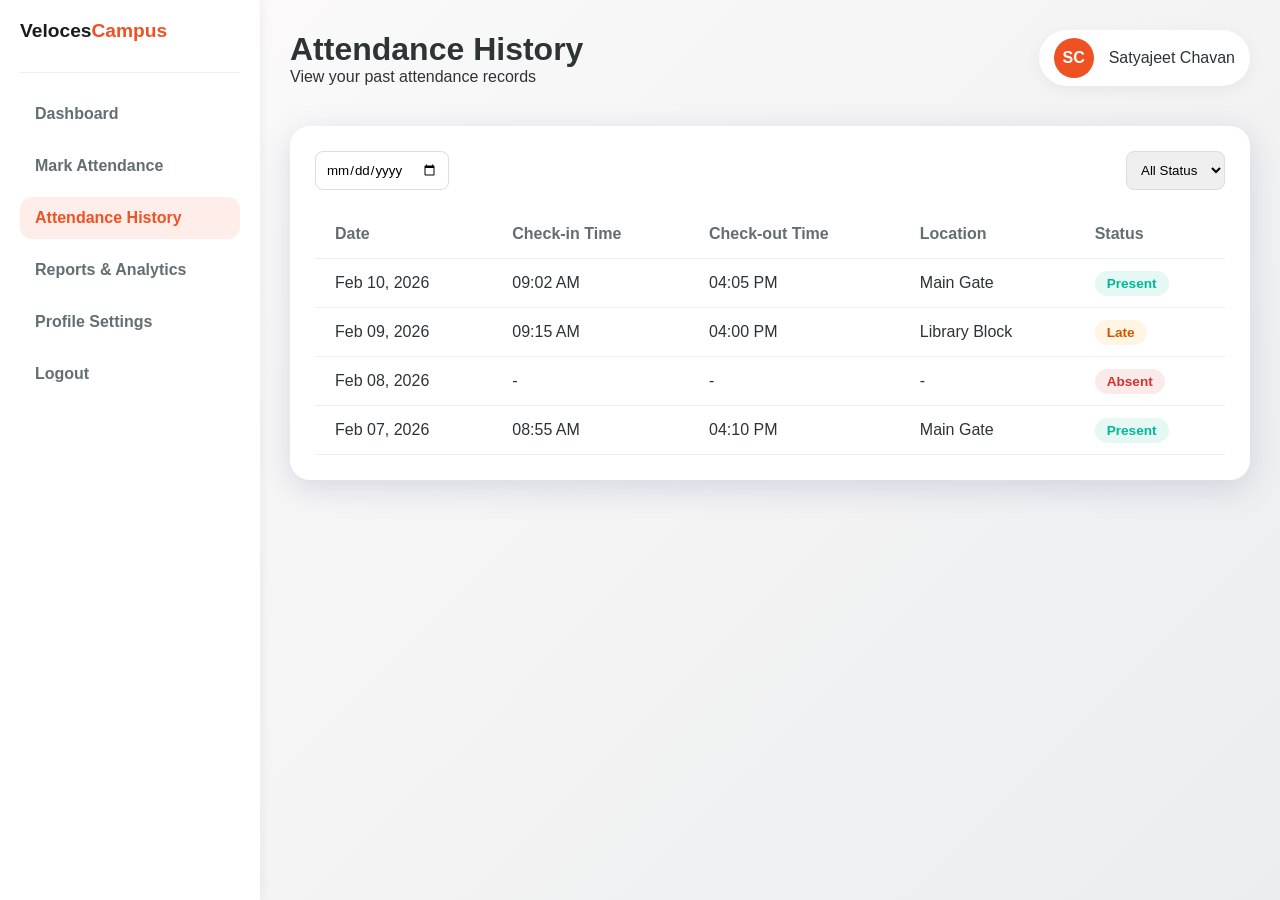
==== history.html @ 33d6042e "commit" ====
<!DOCTYPE html>
<html lang="en">

<head>
    <meta charset="UTF-8">
    <meta name="viewport" content="width=device-width, initial-scale=1.0">
    <title>Attendance History | Veloces Campus</title>
    <link rel="stylesheet" href="css/style.css">
    <link href="https://fonts.googleapis.com/css2?family=Inter:wght@400;600;700&display=swap" rel="stylesheet">
    <style>
        body {
            font-family: 'Inter', sans-serif;
        }
    </style>
</head>

<body>
    <div class="sidebar">
        <div class="logo-container">
            <div class="logo-text">Veloces<span>Campus</span></div>
        </div>
        <ul class="nav-links">
            <li><a href="index.html">Dashboard</a></li>
            <li><a href="mark-attendance.html">Mark Attendance</a></li>
            <li><a href="history.html" class="active">Attendance History</a></li>
            <li><a href="reports.html">Reports & Analytics</a></li>
            <li><a href="#">Profile Settings</a></li>
            <li><a href="#">Logout</a></li>
        </ul>
    </div>

    <div class="main-content">
        <div class="header">
            <div>
                <h1>Attendance History</h1>
                <p>View your past attendance records</p>
            </div>
            <div class="user-profile">
                <div class="avatar">SC</div>
                <span>Satyajeet Chavan</span>
            </div>
        </div>

        <div class="table-container">
            <div style="margin-bottom: 20px; display: flex; justify-content: space-between;">
                <input type="date" style="padding: 10px; border: 1px solid #ddd; border-radius: 8px;">
                <select style="padding: 10px; border: 1px solid #ddd; border-radius: 8px;">
                    <option>All Status</option>
                    <option>Present</option>
                    <option>Absent</option>
                    <option>Late</option>
                </select>
            </div>
            <table>
                <thead>
                    <tr>
                        <th>Date</th>
                        <th>Check-in Time</th>
                        <th>Check-out Time</th>
                        <th>Location</th>
                        <th>Status</th>
                    </tr>
                </thead>
                <tbody>
                    <tr>
                        <td>Feb 10, 2026</td>
                        <td>09:02 AM</td>
                        <td>04:05 PM</td>
                        <td>Main Gate</td>
                        <td><span class="status-badge bg-present">Present</span></td>
                    </tr>
                    <tr>
                        <td>Feb 09, 2026</td>
                        <td>09:15 AM</td>
                        <td>04:00 PM</td>
                        <td>Library Block</td>
                        <td><span class="status-badge bg-present"
                                style="background: rgba(253, 203, 110, 0.2); color: #d35400;">Late</span></td>
                    </tr>
                    <tr>
                        <td>Feb 08, 2026</td>
                        <td>-</td>
                        <td>-</td>
                        <td>-</td>
                        <td><span class="status-badge bg-absent">Absent</span></td>
                    </tr>
                    <tr>
                        <td>Feb 07, 2026</td>
                        <td>08:55 AM</td>
                        <td>04:10 PM</td>
                        <td>Main Gate</td>
                        <td><span class="status-badge bg-present">Present</span></td>
                    </tr>
                </tbody>
            </table>
        </div>
    </div>
    <script src="js/script.js"></script>
</body>

</html>
---- css/style.css ----
:root {
    --primary: #F05123;
    --primary-hover: #d04218;
    --dark: #1a1a1a;
    --light: #f4f7f6;
    --white: #ffffff;
    --glass: rgba(255, 255, 255, 0.8);
    --glass-border: rgba(255, 255, 255, 0.9);
    --shadow: 0 8px 32px 0 rgba(31, 38, 135, 0.15);
    --text-main: #2d3436;
    --text-muted: #636e72;
    --success: #00b894;
    --danger: #d63031;
}

* {
    margin: 0;
    padding: 0;
    box-sizing: border-box;
    font-family: 'Segoe UI', Tahoma, Geneva, Verdana, sans-serif;
}

body {
    background: linear-gradient(135deg, #fdfbfb 0%, #ebedee 100%);
    color: var(--text-main);
    min-height: 100vh;
    display: flex;
}

.sidebar {
    width: 260px;
    background: var(--white);
    height: 100vh;
    position: fixed;
    left: 0;
    top: 0;
    padding: 20px;
    display: flex;
    flex-direction: column;
    box-shadow: 2px 0 10px rgba(0, 0, 0, 0.05);
    z-index: 100;
}

.logo-container {
    display: flex;
    align-items: center;
    gap: 10px;
    padding-bottom: 30px;
    margin-bottom: 20px;
    border-bottom: 1px solid #eee;
}

.logo-container img {
    height: 40px;
}

.logo-text {
    font-size: 1.2rem;
    font-weight: 700;
    color: var(--dark);
}

.logo-text span {
    color: var(--primary);
}

.nav-links {
    list-style: none;
    flex: 1;
}

.nav-links li {
    margin-bottom: 10px;
}

.nav-links a {
    text-decoration: none;
    color: var(--text-muted);
    font-weight: 600;
    padding: 12px 15px;
    border-radius: 12px;
    display: flex;
    align-items: center;
    gap: 12px;
    transition: all 0.3s ease;
}

.nav-links a:hover,
.nav-links a.active {
    background: rgba(240, 81, 35, 0.1);
    color: var(--primary);
}

.main-content {
    margin-left: 260px;
    flex: 1;
    padding: 30px;
}

.header {
    display: flex;
    justify-content: space-between;
    align-items: center;
    margin-bottom: 40px;
}

.welcome-text h1 {
    font-size: 1.8rem;
    margin-bottom: 5px;
}

.welcome-text p {
    color: var(--text-muted);
}

.user-profile {
    display: flex;
    align-items: center;
    gap: 15px;
    background: var(--white);
    padding: 8px 15px;
    border-radius: 30px;
    box-shadow: 0 4px 15px rgba(0, 0, 0, 0.05);
}

.avatar {
    width: 40px;
    height: 40px;
    border-radius: 50%;
    background: var(--primary);
    color: var(--white);
    display: flex;
    align-items: center;
    justify-content: center;
    font-weight: bold;
}


/* Dashboard Cards */
.stats-grid {
    display: grid;
    grid-template-columns: repeat(auto-fit, minmax(240px, 1fr));
    gap: 25px;
    margin-bottom: 40px;
}

.stat-card {
    background: var(--glass);
    backdrop-filter: blur(8px);
    -webkit-backdrop-filter: blur(8px);
    border: 1px solid var(--glass-border);
    padding: 25px;
    border-radius: 20px;
    box-shadow: var(--shadow);
    transition: transform 0.3s ease;
}

.stat-card:hover {
    transform: translateY(-5px);
}

.stat-header {
    display: flex;
    justify-content: space-between;
    align-items: center;
    margin-bottom: 15px;
}

.stat-icon {
    width: 50px;
    height: 50px;
    border-radius: 12px;
    display: flex;
    align-items: center;
    justify-content: center;
    font-size: 1.5rem;
}

.icon-orange {
    background: rgba(240, 81, 35, 0.1);
    color: var(--primary);
}

.icon-green {
    background: rgba(0, 184, 148, 0.1);
    color: var(--success);
}

.icon-blue {
    background: rgba(9, 132, 227, 0.1);
    color: #0984e3;
}

.stat-value {
    font-size: 2rem;
    font-weight: 700;
    color: var(--dark);
    margin-bottom: 5px;
}

.stat-label {
    color: var(--text-muted);
    font-size: 0.9rem;
}


/* Quick Actions */
.quick-actions {
    display: grid;
    grid-template-columns: repeat(auto-fit, minmax(300px, 1fr));
    gap: 25px;
}

.action-card {
    background: var(--white);
    padding: 30px;
    border-radius: 20px;
    box-shadow: var(--shadow);
    text-align: center;
    cursor: pointer;
    transition: all 0.3s ease;
    border: 1px solid transparent;
}

.action-card:hover {
    border-color: var(--primary);
    transform: translateY(-2px);
}

.btn-primary {
    background: var(--primary);
    color: var(--white);
    border: none;
    padding: 12px 30px;
    border-radius: 10px;
    font-size: 1rem;
    font-weight: 600;
    cursor: pointer;
    transition: background 0.3s ease;
    text-decoration: none;
    display: inline-block;
    margin-top: 15px;
}

.btn-primary:hover {
    background: var(--primary-hover);
}


/* Mock Components */
.camera-box {
    width: 100%;
    height: 300px;
    background: #000;
    border-radius: 20px;
    position: relative;
    overflow: hidden;
    display: flex;
    align-items: center;
    justify-content: center;
}

.camera-overlay {
    border: 2px dashed rgba(255, 255, 255, 0.5);
    width: 200px;
    height: 250px;
    border-radius: 50% / 40%;
}

.map-box {
    width: 100%;
    height: 300px;
    background: #e0e0e0;
    border-radius: 20px;
    display: flex;
    align-items: center;
    justify-content: center;
    color: #888;
}


/* Table */
.table-container {
    background: var(--white);
    padding: 25px;
    border-radius: 20px;
    box-shadow: var(--shadow);
    overflow-x: auto;
}

table {
    width: 100%;
    border-collapse: collapse;
}

th,
td {
    padding: 15px 20px;
    text-align: left;
    border-bottom: 1px solid #eee;
}

th {
    color: var(--text-muted);
    font-weight: 600;
}

.status-badge {
    padding: 5px 12px;
    border-radius: 20px;
    font-size: 0.85rem;
    font-weight: 600;
}

.bg-present {
    background: rgba(0, 184, 148, 0.1);
    color: var(--success);
}

.bg-absent {
    background: rgba(214, 48, 49, 0.1);
    color: var(--danger);
}


/* Animation */
@keyframes fadeIn {
    from {
        opacity: 0;
        transform: translateY(20px);
    }

    to {
        opacity: 1;
        transform: translateY(0);
    }
}

.animate-fade-in {
    animation: fadeIn 0.6s ease-out forwards;
}
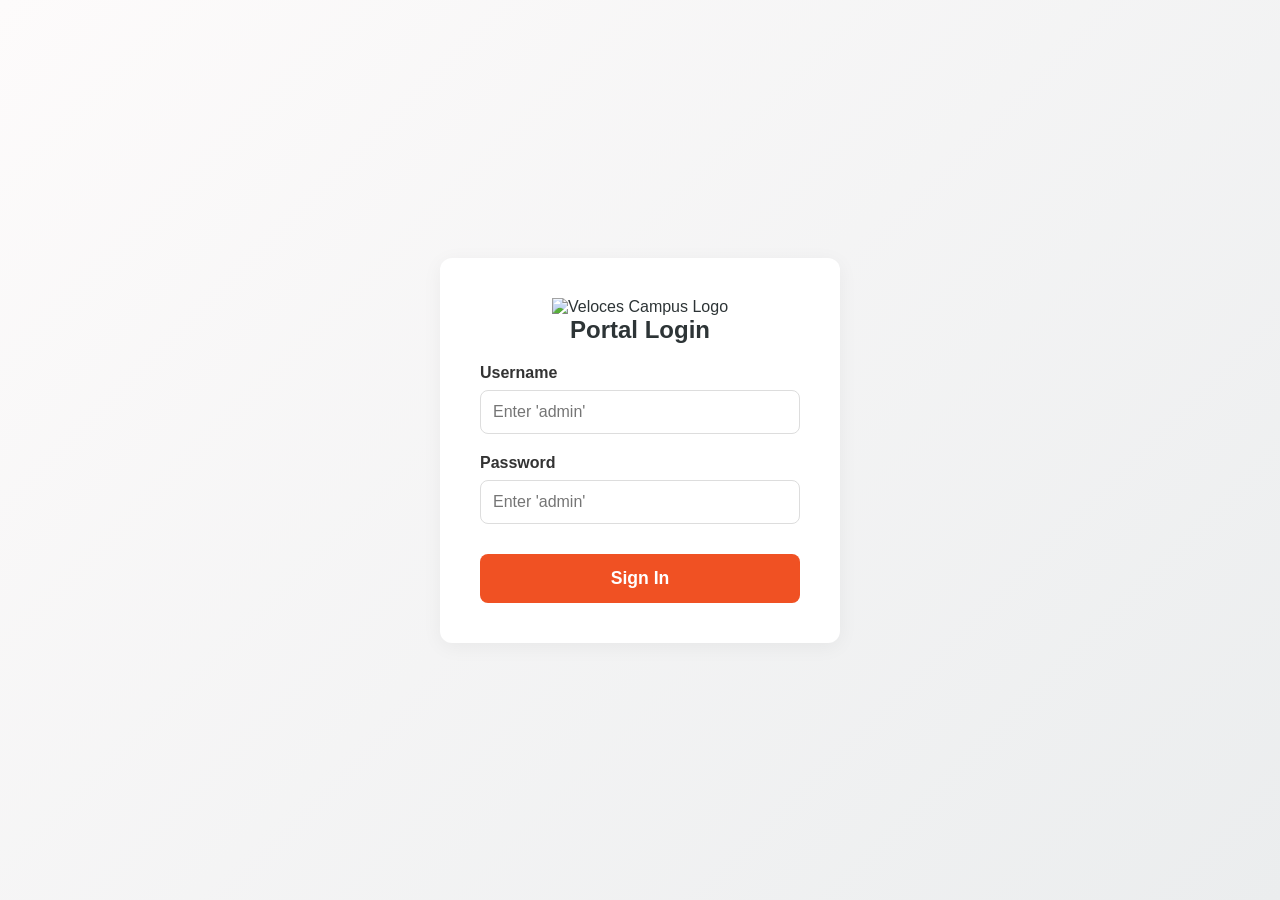
==== commit 4e49d76e: "commit" ====
--- a/history.html
+++ b/history.html
@@ -17,7 +17,7 @@
 <body>
     <div class="sidebar">
         <div class="logo-container">
-            <div class="logo-text">Veloces<span>Campus</span></div>
+            <img src="vel.jpeg" alt="Veloces Campus Logo">
         </div>
         <ul class="nav-links">
             <li><a href="index.html">Dashboard</a></li>
--- a/css/style.css
+++ b/css/style.css
@@ -44,24 +44,21 @@
 .logo-container {
     display: flex;
     align-items: center;
-    gap: 10px;
-    padding-bottom: 30px;
+    justify-content: flex-start;
+    padding: 10px 0 30px 0;
     margin-bottom: 20px;
-    border-bottom: 1px solid #eee;
 }
 
 .logo-container img {
-    height: 40px;
-}
-
-.logo-text {
-    font-size: 1.2rem;
-    font-weight: 700;
-    color: var(--dark);
-}
-
-.logo-text span {
-    color: var(--primary);
+    max-height: 80px;
+    width: auto;
+    max-width: 100%;
+    object-fit: contain;
+    transition: transform 0.3s ease;
+}
+
+.logo-container img:hover {
+    transform: scale(1.02);
 }
 
 .nav-links {
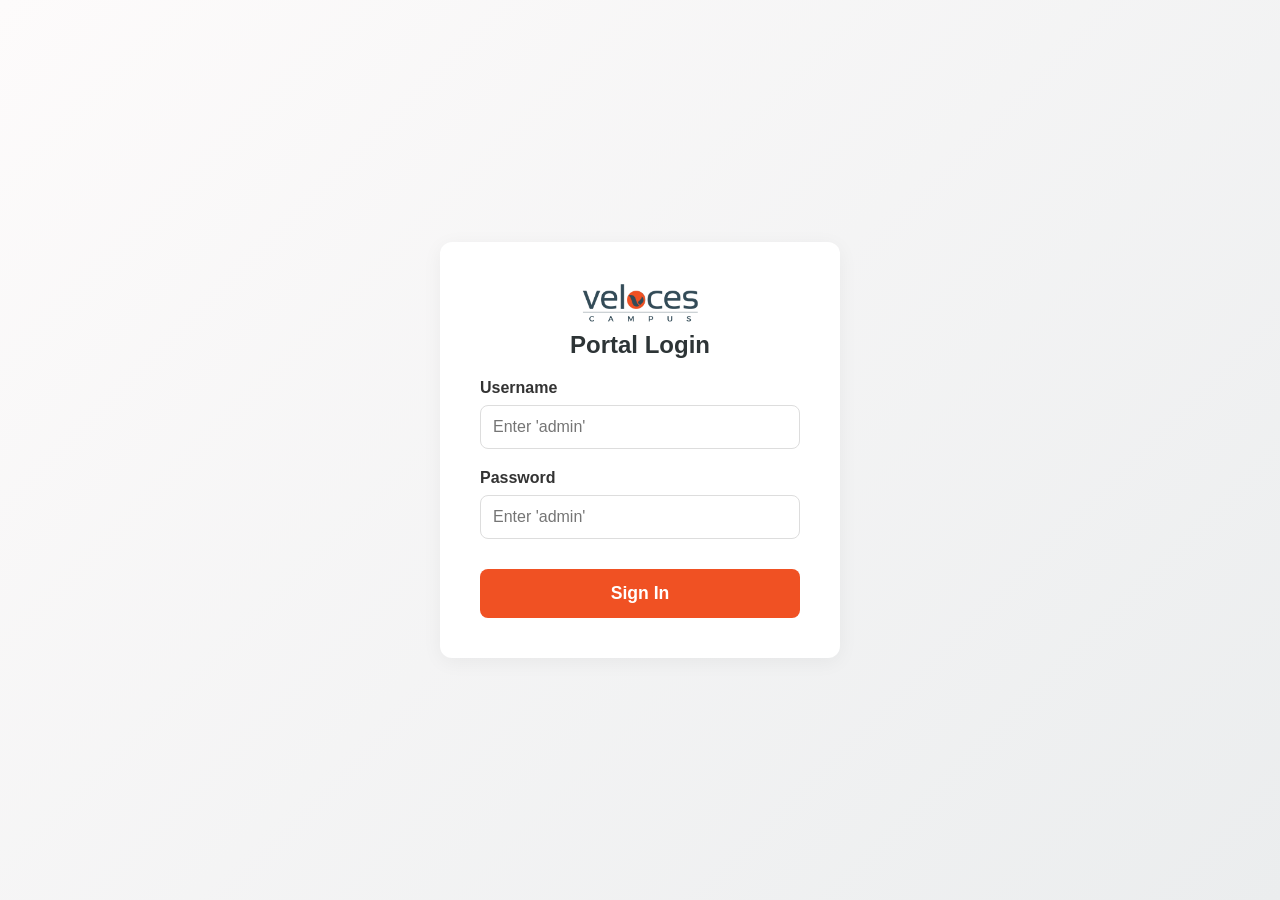
==== commit 196d9e69: "commit" ====
--- a/history.html
+++ b/history.html
@@ -17,7 +17,7 @@
 <body>
     <div class="sidebar">
         <div class="logo-container">
-            <img src="vel.jpeg" alt="Veloces Campus Logo">
+            <img src="vel.png" alt="Veloces Campus Logo">
         </div>
         <ul class="nav-links">
             <li><a href="index.html">Dashboard</a></li>
